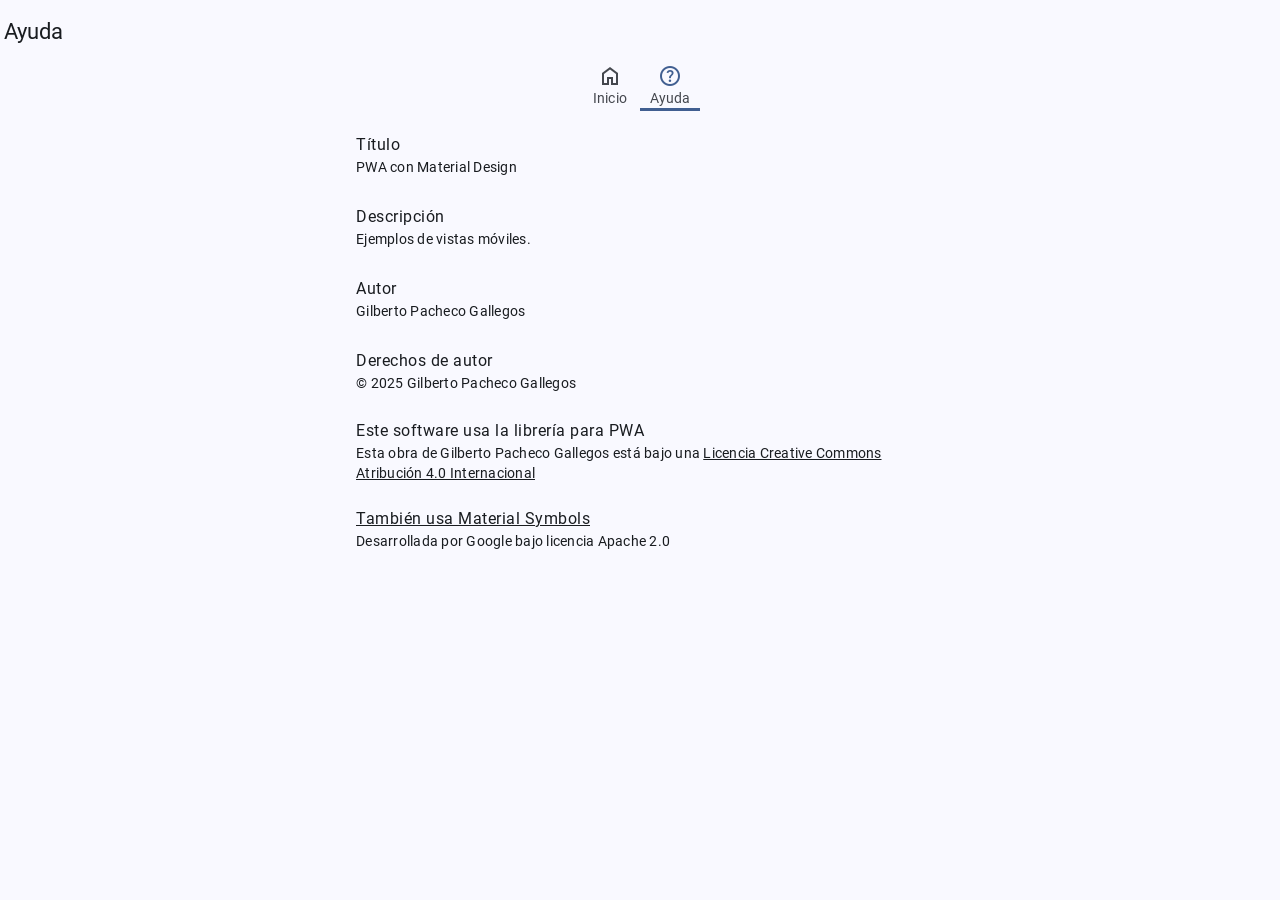
==== ayuda.html @ b3c63c94 "Primer Cambio" ====
<!DOCTYPE html>
<html lang="es" class="light dark">

<head>

 <meta charset="UTF-8">

 <title>Ayuda - PWA con Lista</title>

 <script type="module" src="js/lib/registraServiceWorker.js"></script>

 <meta name="viewport" content="width=device-width">
 <meta name="theme-color" content="#fffbfe">
 <link rel="icon" sizes="32x32" href="favicon.ico">
 <link rel="manifest" href="site.webmanifest">
 <script src="ungap/custom-elements.js"></script>

 <script type="module" src="js/lib/custom/md-app-bar.js"></script>
 <script type="module" src="js/nav-tab-fixed.js"></script>

 <link rel="stylesheet" href="css/estilos.css">
 <link rel="stylesheet" href="css/transicion_pestanas.css">
 <link rel="stylesheet" href="css/md-headline.css">
 <link rel="stylesheet" href="css/md-tab.css">
 <link rel="stylesheet" href="css/material-symbols-outlined.css">
 <link rel="stylesheet" href="css/md-list.css">

</head>

<body>

 <md-app-bar adicional="tab">

  <h1>Ayuda</h1>

 </md-app-bar>

 <nav-tab-fixed id="tab"></nav-tab-fixed>

 <section>

  <ul class="md-list">
   <li class="md-two-line">
    <span class="headline">
     Título
    </span>
    <span class="supporting">
     PWA con Material Design
    </span>
   </li>
   <li class="md-two-line">
    <span class="headline">
     Descripción
    </span>
    <span class="supporting">
     Ejemplos de vistas móviles.
    </span>
   </li>
   <li class="md-two-line">
    <span class="headline">
     Autor
    </span>
    <span class="supporting">
     Gilberto Pacheco Gallegos
    </span>
   </li>
   <li class="md-two-line">
    <span class="headline">
     Derechos de autor
    </span>
    <span class="supporting">
     &copy; 2025 Gilberto Pacheco Gallegos
    </span>
   </li>
   <li class="md-three-line">
    <span class="headline">
     Este software usa la librería para PWA
    </span>
    <span class="supporting">
     Esta obra de Gilberto Pacheco Gallegos está bajo una
     <a target="_blank" rel="license noreferrer"
       href="http://creativecommons.org/licenses/by/4.0/">
      Licencia Creative Commons Atribución 4.0 Internacional</a></span>
   </li>
   <li>
    <a class="md-three-line" target="_blank" rel=”noreferrer”
      href="https://fonts.google.com/icons">
     <span class="headline">
      También usa Material Symbols
     </span>
     <span class="supporting">
      Desarrollada por Google bajo licencia Apache 2.0
     </span>
    </a>
   </li>
  </ul>

 </section>

 <nav-drw></nav-drw>

</body>

</html>
---- css/estilos.css ----
/* Definiciones para Material Design 3  */
@import url(baseline.css);
/* Fonts utilizados */
@import url(roboto.css);

html {
 /* Indica los temas del sistema operativo que son soportados. */
 color-scheme: light dark;
 --tabWidth: 3.75rem;
 --anchoNav: 22.5rem;
}

body>section,
form>section {
 max-width: 600px;
 margin-left: auto;
 margin-right: auto;
}

/* Quita un borde rojo que coloca Firefox. */
:-moz-ui-invalid {
 box-shadow: none;
}

body {
 margin: 0;
 font-family: var(--md-sys-typescale-body-large-font);
 font-weight: var(--md-sys-typescale-body-large-weight);
 font-size: var(--md-sys-typescale-body-large-size);
 font-style: var(--md-sys-typescale-body-large-font-style);
 letter-spacing: var(--md-sys-typescale-body-large-tracking);
 line-height: var(--md-sys-typescale-body-large-line-height);
 text-transform: var(--md-sys-typescale-body-large-text-transform);
 text-decoration: var(--md-sys-typescale-body-large-text-decoration);
 color: var(--md-sys-color-on-background);
 background-color: var(--md-sys-color-background);
 /* Las siguientes líneas Evita los cambios de apariencia al cargar estilos y
 + custom elements, que son conocidos como Flash Of Unstyled Content (fouc). */
 opacity: 0;
 animation-name: fouc;
 animation-fill-mode: forwards;
 animation-duration: 1.5s;
}

@keyframes fouc {
 to {
  opacity: 1;
 }
}

html {
 --Font: -apple-system, BlinkMacSystemFont, roboto, sans-serif;
 --colIntIos: white;
 --colIntIosOnBk: #2acc2a;
 --colIntIosOnBkFc: #1bbb1b;
 --colIntIosOffBk: #dbdbdb;
 --colIntIosOffBkFc: #BDBDBD;
 /* Plain typeface */
 --md-ref-typeface-plain: var(--Font);
 /* Brand typeface */
 --md-ref-typeface-brand: var(--Font);
 --md-sys-typescale-label-large-weight-prominent:
  var(--md-ref-typeface-weight-bold);
 --md-box_shadow_level4:
  0 var(--md-sys-elevation-level4) var(--md-sys-elevation-level4) var(--md-sys-color-shadow);
 --md-box_shadow_level3:
  0 var(--md-sys-elevation-level3) var(--md-sys-elevation-level3) var(--md-sys-color-shadow);
 --md-box_shadow_level2:
  0 var(--md-sys-elevation-level2) var(--md-sys-elevation-level2) var(--md-sys-color-shadow);
 --md-box_shadow_level1:
  0 var(--md-sys-elevation-level1) var(--md-sys-elevation-level1) var(--md-sys-color-shadow);
 --md-box_shadow_level0: none;
 --iconSize: 1.5rem;
 --avatarSize: 2.5rem;
 --imageSize: 3.5rem;
 --videoWidth: 7.125rem;
 --videoHeight: 4rem;
 --scroll-headline-duracion: 2s;
 --md-sys-state-focus-indicator-outer-offset: 0.125rem;
 --md-sys-state-focus-indicator-thickness: 0.1875rem;
 /* Pressed state layer opacity */
 --state-pressed-transparency-percentage: 84%;
 /* Focus state layer opacity */
 --state-focus-transparency-percentage: 88%;
 /* Hover state layer opacity */
 --state-hover-transparency-percentage: 92%;
}

p {
 margin: 1rem;
}

a {
 color: var(--md-sys-color-on-background);
}

@media (prefers-color-scheme: light) {
 html {
  --md-riple-color: #00000020;
 }
}

@media (prefers-color-scheme: dark) {
 html {
  --md-riple-color: #ffffff40;
 }
}

@keyframes md-ripple {

 from {
  background-size: 100%;
 }

 to {
  background-size: 15000%;
 }

}

@keyframes salePorLaIzquierda {
 to {
  translate: -100vw 0;
 }
}

@keyframes entraPorLaDerecha {
 from {
  translate: 100vw 0;
 }
}

@keyframes aparece {
 from {
  opacity: 0;
 }
}

@keyframes desvanece {
 to {
  opacity: 0;
 }
}
---- css/transicion_pestanas.css ----
@view-transition {
 navigation: auto;
}

#headline {
 view-transition-name: encabezado;
}

main {
 view-transition-name: contenido;
}

::view-transition-group(encabezado) {
 animation-duration: var(--md-sys-motion-duration-1000);
}

::view-transition-group(contenido) {
 animation-duration: var(--md-sys-motion-duration-1000);
}

html::view-transition-old(encabezado) {
 animation-name: salePorLaIzquierda;
}

html::view-transition-new(encabezado) {
 animation-name: entraPorLaDerecha;
}

html::view-transition-old(contenido) {
 animation-name: salePorLaIzquierda;
}

html::view-transition-new(contenido) {
 animation-duration: var(--md-sys-motion-duration-700);
 animation-name: entraPorLaDerecha;
}
---- css/md-headline.css ----
.md-headline {
 box-sizing: border-box;
 margin: 0;
 color: var(--md-sys-color-on-surface);
 background-color: var(--md-sys-color-surface);
 transition-property: color;
 transition-duration: var(--md-sys-motion-duration-1000);
 transition-timing-function: ease-in;
}

.md-headline.scroll-adicional {
 color: var(--md-sys-color-surface-container-low);
 background-color: var(--md-sys-color-surface-container-low);
}

.md-headline.scroll {
 color: var(--md-sys-color-surface);
}

.md-headline.headline-small {
 padding: 0 1rem 1.5rem 1rem;
}

.md-headline.headline-medium {
 padding: 0 1rem 1.75rem 1rem;
}

md-app-bar.centered~.md-headline {
 text-align: center;
}

md-app-bar[headline] h1 {
 opacity: 0;
 transition-property: opacity;
 transition-duration: var(--md-sys-motion-duration-1000);
}

md-app-bar[headline].scroll h1 {
 opacity: 1;
 transition-timing-function: ease-in;
}
---- css/md-tab.css ----
.md-tab {
 display: flex;
 background-color: transparent;
 align-items: stretch;
 flex-wrap: nowrap;
 overflow-x: auto;
 position: sticky;
 z-index: 1;
}

.md-tab.fixed {
 justify-content: center;
}

.md-tab.scrollable {
 padding-left: 2rem;
 gap: 1rem;
}

.md-tab.scroll {
 background-color: var(--md-sys-color-surface-container-low);
}

.md-tab a {
 position: relative;
 display: flex;
 flex-direction: column;
 justify-content: start;
 align-items: center;
 color: var(--md-sys-color-on-surface-variant);
 font-family: var(--md-sys-typescale-title-small-font);
 font-weight: var(--md-sys-typescale-title-small-weight);
 font-size: var(--md-sys-typescale-title-small-size);
 font-style: var(--md-sys-typescale-title-small-font-style);
 letter-spacing: var(--md-sys-typescale-title-small-tracking);
 line-height: var(--md-sys-typescale-title-small-line-height);
 text-transform: var(--md-sys-typescale-title-small-text-transform);
 text-decoration: var(--md-sys-typescale-title-small-text-decoration);
 text-align: center;
 box-sizing: border-box;
 border-bottom: 0.1875rem solid var(--md-sys-color-surface);
}

.md-tab.fixed a {
 flex: 0 0 var(--tabWidth);
}

.md-tab.scrollable a {
 flex: 0 0 auto;
}

.md-tab a.active {
 border-bottom-color: var(--md-sys-color-primary);
}

/* state layer */
.md-tab a::after {
 content: "";
 position: absolute;
 z-index: -1;
 top: 0;
 right: 0;
 left: 0;
 bottom: 0;
 background-color: transparent;
}

.md-tab span {
 font-size: var(--iconSize);
 height: var(--iconSize);
 width: var(--iconSize);
 color: var(--md-sys-color-on-surface-variant);
}

.md-tab .active span {
 color: var(--md-sys-color-primary);
}

.md-tab a:hover {
 color: var(--md-sys-color-on-surface);
}

/* state layer */
.md-tab a:hover::after {
 background-color: var(--md-sys-color-on-surface);
 opacity: var(--md-sys-state-hover-state-layer-opacity);
}

.md-tab a.active:hover {
 color: var(--md-sys-color-primary);
}

/* state layer */
.md-tab a.active:hover::after {
 background-color: var(--md-sys-color-primary);
 opacity: var(--md-sys-state-hover-state-layer-opacity);
}

.md-tab a:hover span {
 color: var(--md-sys-color-on-surface);
}

.md-tab a.active:hover span {
 color: var(--md-sys-color-primary);
}

.md-tab a:focus {
 outline: none;
}

/* state layer */
.md-tab a:focus::after {
 background-color: var(--md-sys-color-on-surface);
 opacity: var(--md-sys-state-focus-state-layer-opacity);
}

/* state layer */
.md-tab a.active:focus::after {
 background-color: var(--md-sys-color-primary);
 opacity: var(--md-sys-state-hover-state-layer-opacity);
}

.md-tab a:active {
 background-position: center;
 background-image:
   radial-gradient(circle, var(--md-riple-color) 1%, transparent 1%);
 background-size: 100%;
 animation-name: md-ripple;
 animation-duration: var(--md-sys-motion-duration-500);
}

/* state layer */
.md-tab a:active::after {
 background-color: var(--md-sys-color-on-surface);
 opacity: var(--md-sys-state-pressed-state-layer-opacity);
}

/* state layer */
.md-tab a.active:active::after {
 background-color: var(--md-sys-color-primary);
 opacity: var(--md-sys-state-pressed-state-layer-opacity);
}
---- css/material-symbols-outlined.css ----
@font-face {
 font-family: 'Material Symbols Outlined';
 font-style: normal;
 src:
  url(../fonts/MaterialSymbolsOutlined[FILL\,GRAD\,opsz\,wght].woff2) format('woff2'),
  url(../fonts/MaterialSymbolsOutlined[FILL\,GRAD\,opsz\,wght].ttf) format('truetype');
}

.material-symbols-outlined {
 font-family: 'Material Symbols Outlined';
 font-weight: normal;
 font-style: normal;
 font-size: 1.5rem;
 width: 1.5rem;
 height: 1.5rem;
 /* Preferred icon size */
 display: inline-block;
 line-height: 1;
 text-transform: none;
 letter-spacing: normal;
 word-wrap: normal;
 white-space: nowrap;
 direction: ltr;
}
---- css/md-list.css ----
.md-list {
 margin: 0.5rem 0;
 padding: 0;
 list-style-type: none;
}

.md-list .md-one-line,
.md-list .md-two-line,
.md-list .md-three-line {
 position: relative;
 display: flex;
 box-sizing: border-box;
}

/* container */
.md-list .md-one-line::before,
.md-list .md-two-line::before,
.md-list .md-three-line::before {
 content: "";
 position: absolute;
 z-index: -2;
 top: 0;
 right: 0;
 left: 0;
 bottom: 0;
 background-color: var(--md-sys-color-surface);
}

/* state layer */
.md-list .md-one-line::after,
.md-list .md-two-line::after,
.md-list .md-three-line::after {
 content: "";
 position: absolute;
 z-index: -1;
 top: 0;
 right: 0;
 left: 0;
 bottom: 0;
 background-color: transparent;
}

.md-list .md-one-line {
 align-items: center;
 gap: 1rem;
 min-height: 3.5rem;
 padding: 0.5rem 1.5rem 0.5rem 1rem;
}

.md-list .md-one-line.video,
.md-list .md-two-line.video {
 padding: 0.75rem 1.5rem 0.75rem 0;
}

.md-list .md-two-line,
.md-list .md-three-line {
 flex-flow: column;
}

.md-list .md-two-line {
 justify-content: center;
 min-height: 4.5rem;
 padding: 0.5rem 1.5rem 0.5rem 1rem;
}

.md-list .md-two-line.icon,
.md-list .md-two-line.avatar,
.md-list .md-two-line.image,
.md-list .md-two-line.video,
.md-list .md-three-line.icon,
.md-list .md-three-line.avatar,
.md-list .md-three-line.image,
.md-list .md-three-line.video {
 display: grid;
 column-gap: 1rem;
 row-gap: 0;
 grid-template-areas:
  "img headline"
  "img supporting";
}

.md-list .md-two-line.icon,
.md-list .md-two-line.avatar,
.md-list .md-two-line.image,
.md-list .md-two-line.video {
 align-content: center;
 grid-template-rows: 1fr 1fr;
}

.md-list .md-two-line.icon,
.md-list .md-three-line.icon {
 grid-template-columns: var(--iconSize) 1fr;
}

.md-list .md-two-line.avatar,
.md-list .md-three-line.avatar {
 grid-template-columns: var(--avatarSize) 1fr;
}

.md-list .md-two-line.image,
.md-list .md-three-line.image {
 grid-template-columns: var(--imageSize) 1fr;
}

.md-list .md-two-line.video,
.md-list .md-three-line.video {
 grid-template-columns: var(--videoWidth) 1fr;
}

.md-list .md-three-line {
 align-content: flex-start;
 min-height: 5.5rem;
 padding: 0.75rem 1.5rem 0.75rem 1rem;
}

.md-list .md-three-line.video {
 padding: 0.75rem 1.5rem 0.75rem 0;
}

.md-list .md-three-line.icon,
.md-list .md-three-line.avatar,
.md-list .md-three-line.image,
.md-list .md-three-line.video {
 align-content: start;
 grid-template-rows: var(--md-sys-typescale-label-large-line-height) 1fr;
}

/* state layer */
.md-list .md-one-line:hover::after,
.md-list .md-two-line:hover::after,
.md-list .md-three-line:hover::after {
 background-color: var(--md-sys-color-on-surface);
 opacity: var(--md-sys-state-hover-state-layer-opacity);
}

/* state layer */
.md-list a.md-one-line:focus::after,
.md-list a.md-two-line:focus::after,
.md-list a.md-three-line:focus::after,
.md-list a.md-one-line:focus-visible::after,
.md-list a.md-two-line:focus-visible::after,
.md-list a.md-three-line:focus-visible::after {
 background-color: var(--md-sys-color-on-surface);
 opacity: var(--md-sys-state-focus-state-layer-opacity);
}

.md-list a:focus,
.md-list a:focus-visible {
 outline: none;
}

.md-list a:active {
 background-position: center;
 background-image:
  radial-gradient(circle, var(--md-riple-color) 1%, transparent 1%);
 background-size: 100%;
 animation-name: md-ripple;
 animation-duration: var(--md-sys-motion-duration-500);
 box-shadow: var(--md-box_shadow_level0) !important;
}

/* state layer */
.md-list a.md-one-line:active::after,
.md-list a.md-two-line:active::after,
.md-list a.md-three-line:active::after {
 background-color: var(--md-sys-color-on-surface);
 opacity: var(--md-sys-state-pressed-state-layer-opacity);
}

.md-list a.md-two-line,
.md-list a.md-three-line {
 text-decoration: none;
}

.md-list a.md-two-line .headline,
.md-list a.md-three-line .headline {
 text-decoration: underline;
}

.md-list .headline {
 grid-area: headline;
 display: block;
 box-sizing: border-box;
 color: var(--md-sys-color-on-surface);
 font-family: var(--md-sys-typescale-body-large-font);
 font-weight: var(--md-sys-typescale-body-large-weight);
 font-size: var(--md-sys-typescale-body-large-size);
 font-style: var(--md-sys-typescale-body-large-font-style);
 letter-spacing: var(--md-sys-typescale-body-large-tracking);
 line-height: var(--md-sys-typescale-body-large-line-height);
 text-transform: var(--md-sys-typescale-body-large-text-transform);
 text-decoration: var(--md-sys-typescale-body-large-text-decoration);
 max-height: var(--md-sys-typescale-body-large-line-height);
 white-space: nowrap;
 text-overflow: ellipsis;
 overflow: hidden;
}

.md-list .md-two-line.icon .headline,
.md-list .md-two-line.avatar .headline,
.md-list .md-two-line.image .headline,
.md-list .md-two-line.video .headline,
.md-list .md-three-line.icon .headline,
.md-list .md-three-line.avatar .headline,
.md-list .md-three-line.image .headline,
.md-list .md-three-line.video .headline {
 align-self: end;
}

.md-list .supporting {
 grid-area: supporting;
 display: -webkit-box;
 -webkit-box-orient: vertical;
 overflow: hidden;
 box-sizing: border-box;
 align-self: start;
 font-family: var(--md-sys-typescale-body-medium-font);
 font-weight: var(--md-sys-typescale-body-medium-weight);
 font-size: var(--md-sys-typescale-body-medium-size);
 font-style: var(--md-sys-typescale-body-medium-font-style);
 letter-spacing: var(--md-sys-typescale-body-medium-tracking);
 line-height: var(--md-sys-typescale-body-medium-line-height);
 text-transform: var(--md-sys-typescale-body-medium-text-transform);
 text-decoration: var(--md-sys-typescale-body-medium-text-decoration);
}

.md-list .md-two-line .supporting {
 max-height: var(--md-sys-typescale-body-medium-line-height);
 line-clamp: 1;
 -webkit-line-clamp: 1;
}

.md-list .md-three-line .supporting {
 max-height: calc(2 * var(--md-sys-typescale-body-medium-line-height));
 line-clamp: 2;
 -webkit-line-clamp: 2;
}

.md-list .avatar img,
.md-list .avatar label,
.md-list .avatar .material-symbols-outlined:first-child {
 flex-shrink: 0;
 background-color: var(--md-sys-color-primary-container);
 color: var(--md-sys-color-on-primary-container);
 border-radius: 50%;
 width: var(--avatarSize);
 height: var(--avatarSize);
}

.md-list .avatar label {
 display: inline-block;
 font-family: var(--md-sys-typescale-title-medium-font);
 font-weight: var(--md-sys-typescale-title-medium-weight);
 font-size: var(--md-sys-typescale-title-medium-size);
 font-style: var(--md-sys-typescale-title-medium-font-style);
 letter-spacing: var(--md-sys-typescale-title-medium-tracking);
 line-height: var(--md-sys-typescale-title-medium-line-height);
 text-transform: var(--md-sys-typescale-title-medium-text-transform);
 text-decoration: var(--md-sys-typescale-title-medium-text-decoration);
 overflow: hidden;
}

.md-list .avatar .material-symbols-outlined:first-child {
 font-size: var(--avatarSize);
}

.md-list .avatar.md-two-line img,
.md-list .avatar.md-two-line label,
.md-list .avatar.md-two-line .material-symbols-outlined:first-child {
 grid-area: img;
 align-self: center;
}

.md-list .avatar.md-three-line img,
.md-list .avatar.md-three-line label,
.md-list .avatar.md-three-line .material-symbols-outlined:first-child {
 grid-area: img;
 align-self: start;
}

.md-list .icon img,
.md-list .icon .material-symbols-outlined:first-child {
 flex-shrink: 0;
 color: var(--md-sys-color-on-surface-variant);
 width: var(--iconSize);
 height: var(--iconSize);
}

.md-list .icon .material-symbols-outlined:first-child {
 font-size: var(--iconSize);
}

.md-list .icon.md-two-line img,
.md-list .icon.md-two-line .material-symbols-outlined:first-child {
 grid-area: img;
 align-self: center;
}

.md-list .icon.md-three-line img,
.md-list .icon.md-three-line .material-symbols-outlined:first-child {
 grid-area: img;
 align-self: start;
}

.md-list .video img {
 flex-shrink: 0;
 color: var(--md-sys-color-on-surface-variant);
 width: var(--videoWidth);
 height: var(--videoHeight);
}

.md-list .video.md-two-line img {
 grid-area: img;
 align-self: center;
}

.md-list .video.md-three-line img {
 grid-area: img;
 align-self: start;
}

.md-list .image img,
.md-list .image .material-symbols-outlined:first-child {
 flex-shrink: 0;
 color: var(--md-sys-color-on-surface-variant);
 width: var(--imageSize);
 height: var(--imageSize);
}

.md-list .image .material-symbols-outlined:first-child {
 font-size: var(--imageSize);
}

.md-list .image.md-two-line img,
.md-list .image.md-two-line .material-symbols-outlined:first-child {
 grid-area: img;
 align-self: center;
}

.md-list .image.md-three-line img,
.md-list .image.md-three-line .material-symbols-outlined:first-child {
 grid-area: img;
 align-self: start;
}
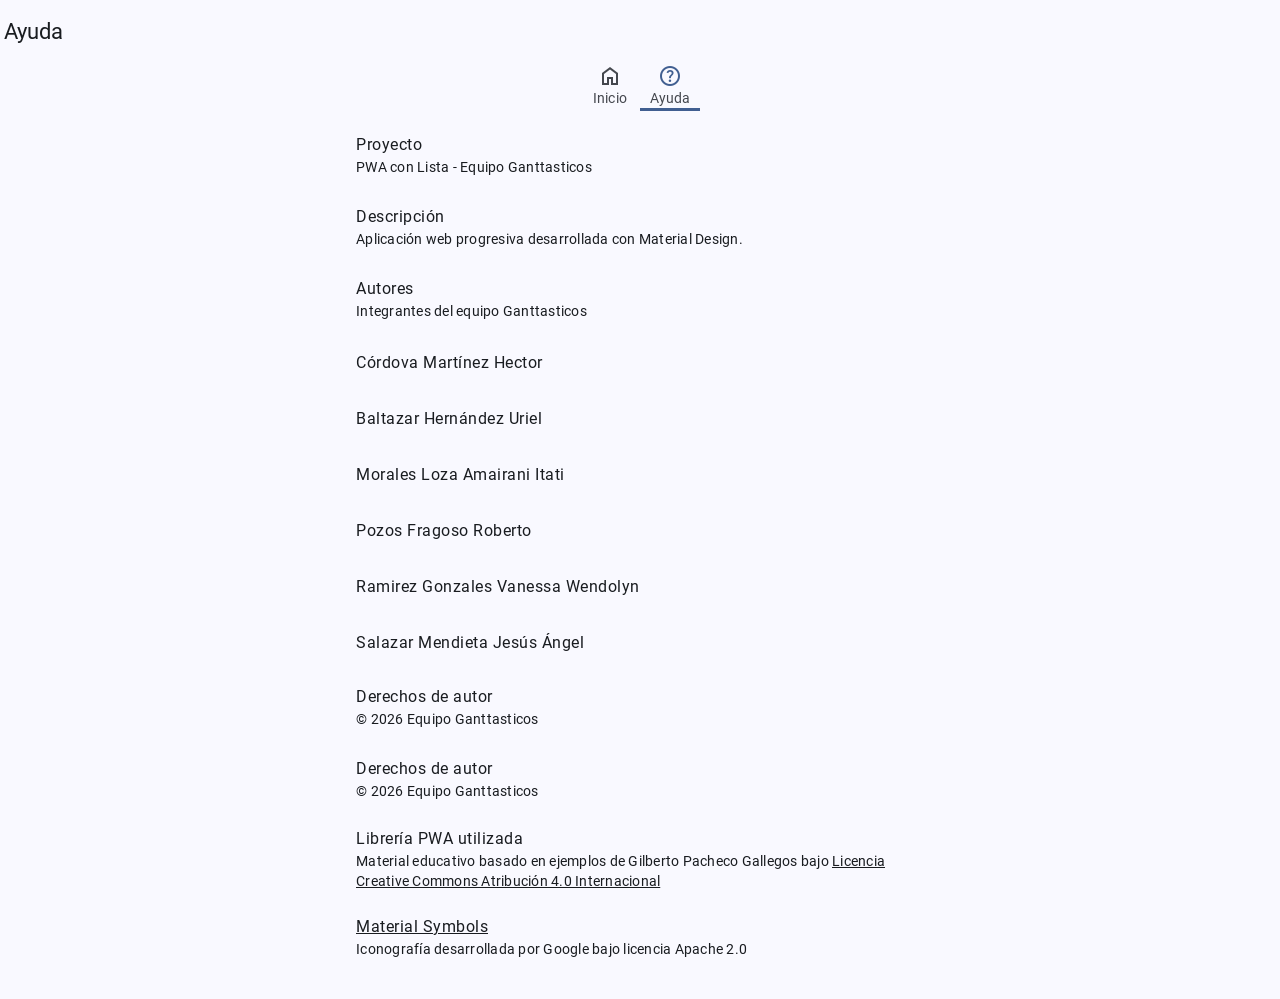
==== commit dc384d5e: "Nueva Version 1.16 Diseño Nuevo PWA" ====
--- a/ayuda.html
+++ b/ayuda.html
@@ -39,61 +39,99 @@
 
  <section>
 
-  <ul class="md-list">
-   <li class="md-two-line">
-    <span class="headline">
-     Título
-    </span>
-    <span class="supporting">
-     PWA con Material Design
-    </span>
-   </li>
-   <li class="md-two-line">
-    <span class="headline">
-     Descripción
-    </span>
-    <span class="supporting">
-     Ejemplos de vistas móviles.
-    </span>
-   </li>
-   <li class="md-two-line">
-    <span class="headline">
-     Autor
-    </span>
-    <span class="supporting">
-     Gilberto Pacheco Gallegos
-    </span>
-   </li>
-   <li class="md-two-line">
-    <span class="headline">
-     Derechos de autor
-    </span>
-    <span class="supporting">
-     &copy; 2025 Gilberto Pacheco Gallegos
-    </span>
-   </li>
-   <li class="md-three-line">
-    <span class="headline">
-     Este software usa la librería para PWA
-    </span>
-    <span class="supporting">
-     Esta obra de Gilberto Pacheco Gallegos está bajo una
-     <a target="_blank" rel="license noreferrer"
-       href="http://creativecommons.org/licenses/by/4.0/">
-      Licencia Creative Commons Atribución 4.0 Internacional</a></span>
-   </li>
-   <li>
-    <a class="md-three-line" target="_blank" rel=”noreferrer”
-      href="https://fonts.google.com/icons">
-     <span class="headline">
-      También usa Material Symbols
-     </span>
-     <span class="supporting">
-      Desarrollada por Google bajo licencia Apache 2.0
-     </span>
-    </a>
-   </li>
-  </ul>
+<ul class="md-list">
+
+ <li class="md-two-line">
+  <span class="headline">
+   Proyecto
+  </span>
+  <span class="supporting">
+   PWA con Lista - Equipo Ganttasticos
+  </span>
+ </li>
+
+ <li class="md-two-line">
+  <span class="headline">
+   Descripción
+  </span>
+  <span class="supporting">
+   Aplicación web progresiva desarrollada con Material Design.
+  </span>
+ </li>
+
+ <!-- AUTORES DEL EQUIPO -->
+<li class="md-two-line">
+  <span class="headline">Autores</span>
+  <span class="supporting">Integrantes del equipo Ganttasticos</span>
+</li>
+
+<li class="md-one-line">
+  <span class="headline">Córdova Martínez Hector</span>
+</li>
+
+<li class="md-one-line">
+  <span class="headline">Baltazar Hernández Uriel</span>
+</li>
+
+<li class="md-one-line">
+  <span class="headline">Morales Loza Amairani Itati</span>
+</li>
+
+<li class="md-one-line">
+  <span class="headline">Pozos Fragoso Roberto</span>
+</li>
+
+<li class="md-one-line">
+  <span class="headline">Ramirez Gonzales Vanessa Wendolyn</span>
+</li>
+
+<li class="md-one-line">
+  <span class="headline">Salazar Mendieta Jesús Ángel</span>
+</li>
+
+<li class="md-two-line">
+  <span class="headline">Derechos de autor</span>
+  <span class="supporting">© 2026 Equipo Ganttasticos</span>
+</li>
+
+
+ <!-- COPYRIGHT -->
+ <li class="md-two-line">
+  <span class="headline">
+   Derechos de autor
+  </span>
+  <span class="supporting">
+   © 2026 Equipo Ganttasticos
+  </span>
+ </li>
+
+ <!-- LICENCIAS DE TERCEROS -->
+ <li class="md-three-line">
+  <span class="headline">
+   Librería PWA utilizada
+  </span>
+  <span class="supporting">
+   Material educativo basado en ejemplos de Gilberto Pacheco Gallegos bajo
+   <a target="_blank" rel="license noreferrer"
+    href="http://creativecommons.org/licenses/by/4.0/">
+    Licencia Creative Commons Atribución 4.0 Internacional
+   </a>
+  </span>
+ </li>
+
+ <li>
+  <a class="md-three-line" target="_blank" rel="noreferrer"
+   href="https://fonts.google.com/icons">
+   <span class="headline">
+    Material Symbols
+   </span>
+   <span class="supporting">
+    Iconografía desarrollada por Google bajo licencia Apache 2.0
+   </span>
+  </a>
+ </li>
+
+</ul>
 
  </section>
 
--- a/css/estilos.css
+++ b/css/estilos.css
@@ -94,6 +94,37 @@
  color: var(--md-sys-color-on-background);
 }
 
+.md-one-line.avatar{
+    display:flex;
+    align-items:center;
+    gap:14px;
+}
+
+.avatar-box{
+    width:56px;
+    height:56px;
+    border-radius:50%;
+    overflow:hidden;
+    flex-shrink:0;
+    display:flex;
+    align-items:center;
+    justify-content:center;
+    background:#1c1c1c;
+}
+.md-one-line .headline{
+    display:flex;
+    align-items:center;
+}
+
+.avatar-box img{
+    width:100%;
+    height:100%;
+    object-fit:cover;   /* 🔥 ESTA ES LA CLAVE */
+    object-position:center;
+    display:block;
+}
+
+
 @media (prefers-color-scheme: light) {
  html {
   --md-riple-color: #00000020;
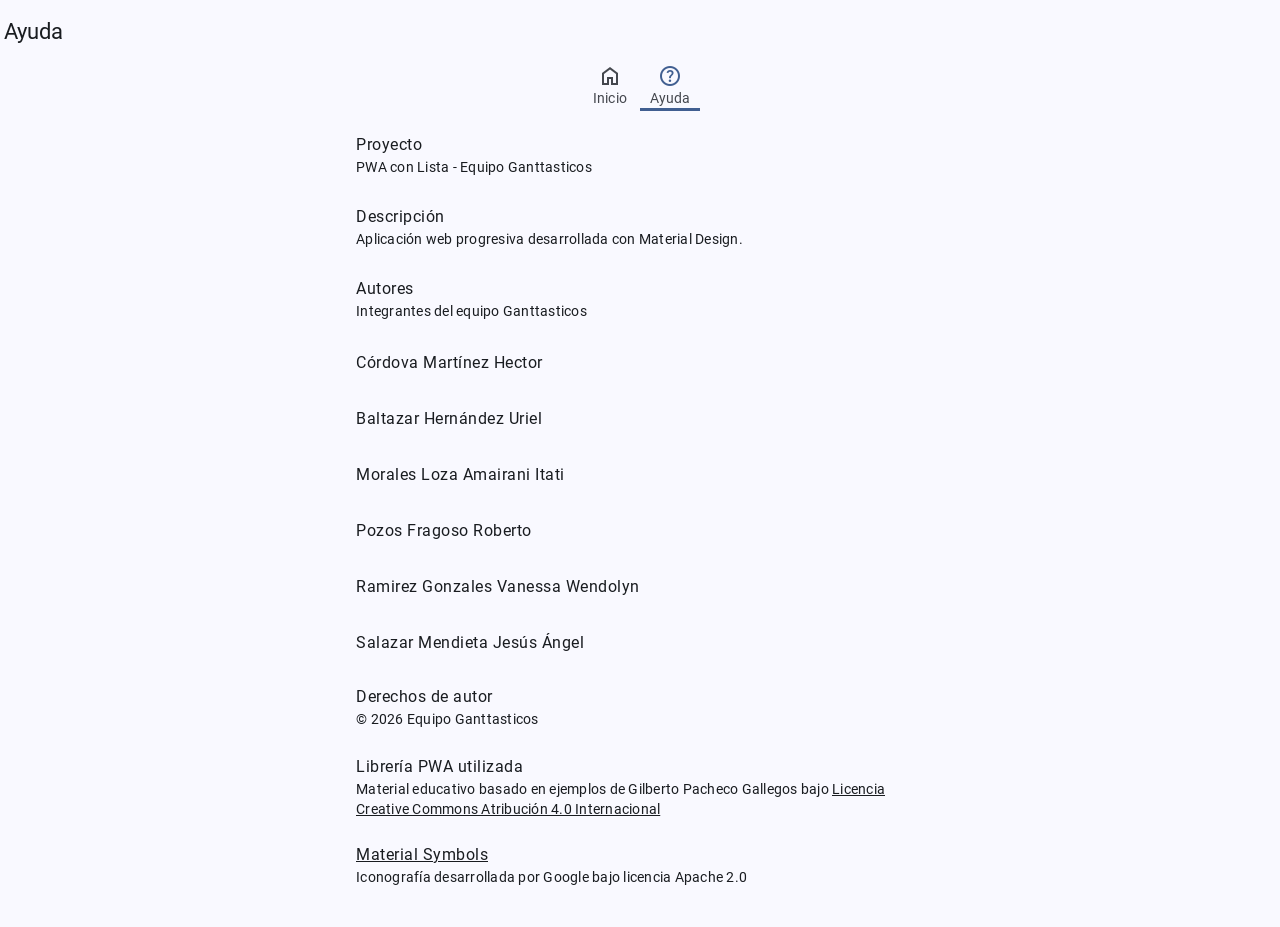
==== commit 4662505c: "Nueva version 1.18 Tamaño Nuevo de Screenshots" ====
--- a/ayuda.html
+++ b/ayuda.html
@@ -89,12 +89,6 @@
   <span class="headline">Salazar Mendieta Jesús Ángel</span>
 </li>
 
-<li class="md-two-line">
-  <span class="headline">Derechos de autor</span>
-  <span class="supporting">© 2026 Equipo Ganttasticos</span>
-</li>
-
-
  <!-- COPYRIGHT -->
  <li class="md-two-line">
   <span class="headline">
